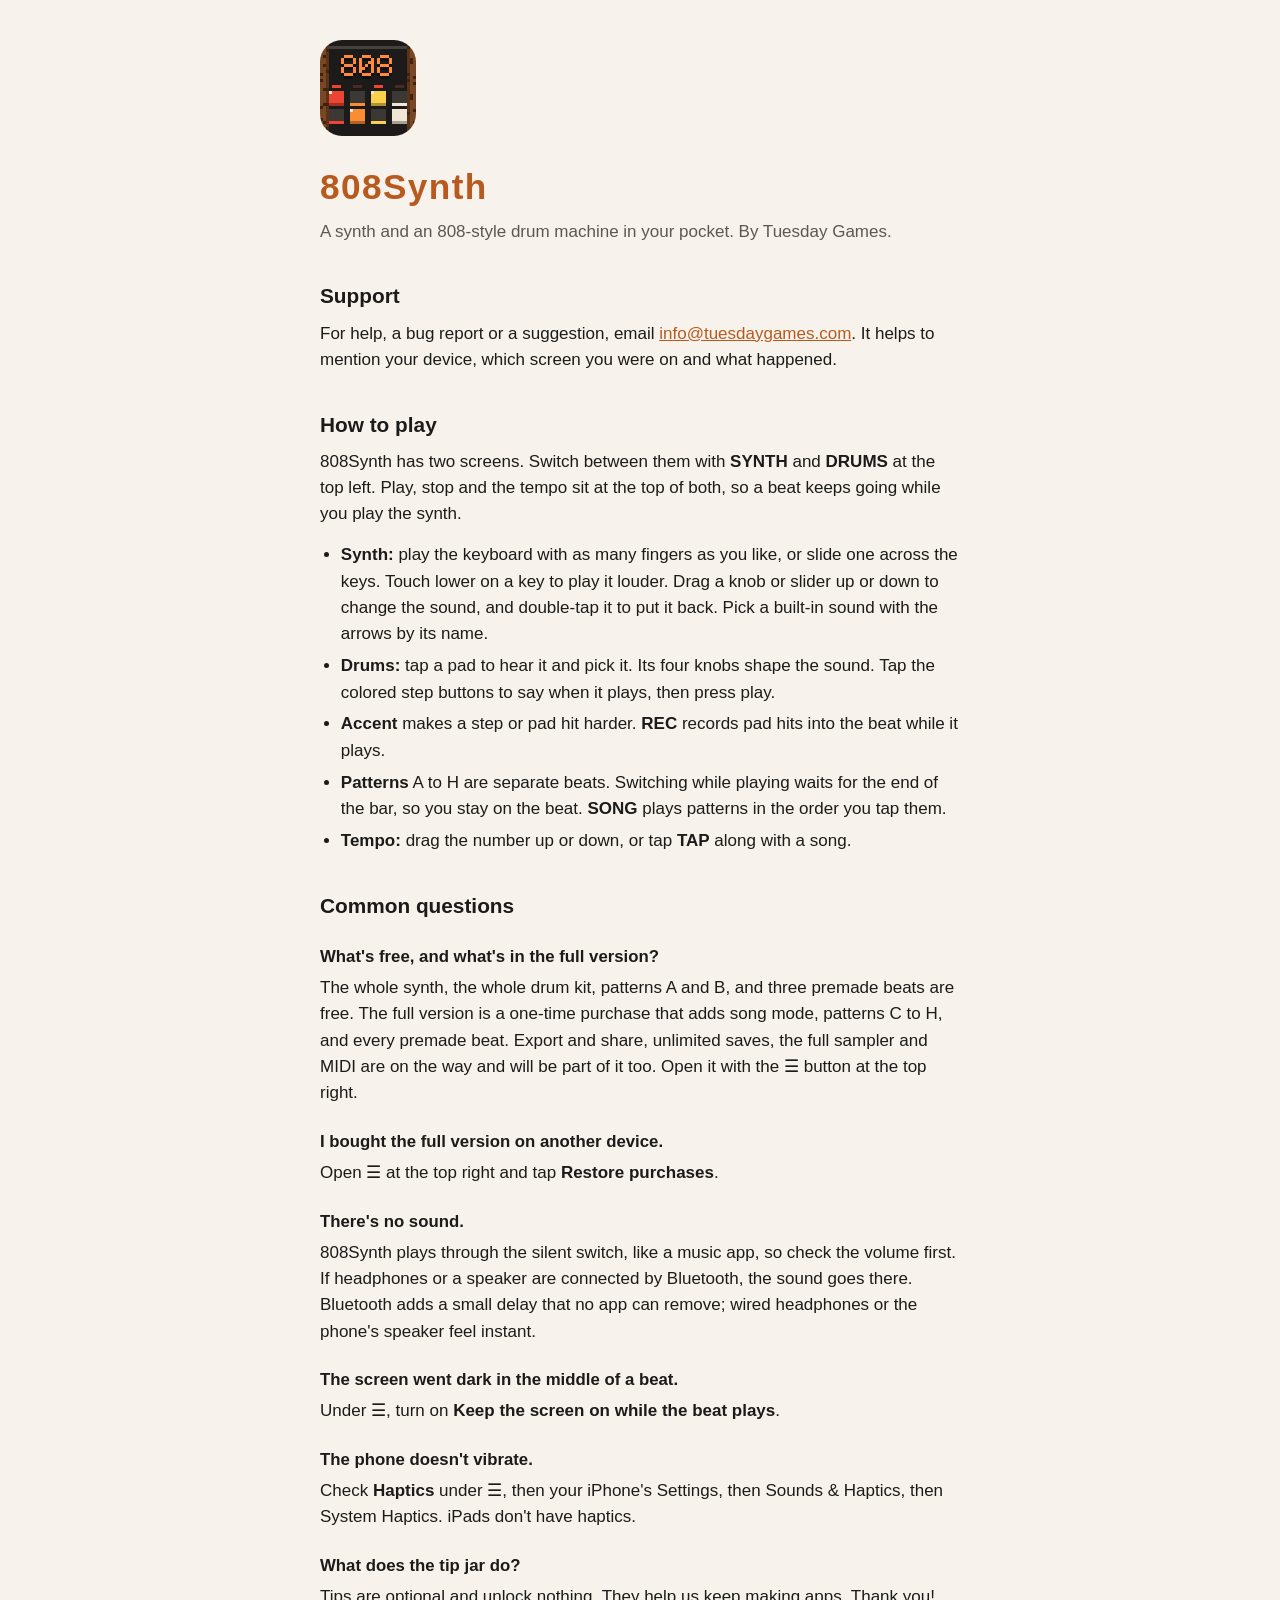
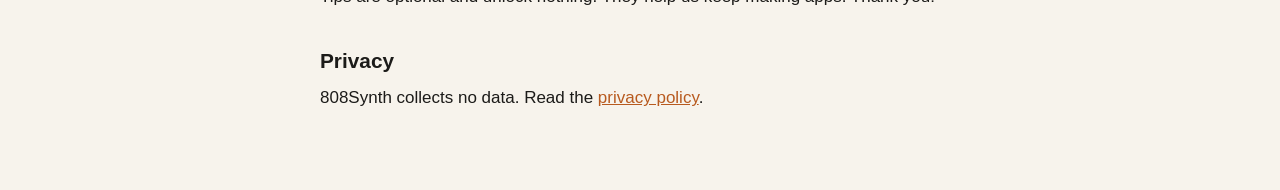
==== docs/index.html @ 2080fbd3 "Add store, More menu, 8-bit tip jar and icon, privacy pages Store (same design as Sevens, Skate and " ====
<!doctype html>
<html lang="en">
<head>
<meta charset="utf-8">
<meta name="viewport" content="width=device-width, initial-scale=1">
<title>808Synth: Support</title>
<link rel="stylesheet" href="style.css">
</head>
<body>
<main>
  <img class="icon" src="icon.png" alt="">
  <h1>808Synth</h1>
  <p class="date">A synth and an 808-style drum machine in your pocket. By Tuesday Games.</p>

  <h2>Support</h2>
  <p>For help, a bug report or a suggestion, email <a href="mailto:info@tuesdaygames.com">info@tuesdaygames.com</a>. It helps to mention your device, which screen you were on and what happened.</p>

  <h2>How to play</h2>
  <p>808Synth has two screens. Switch between them with <strong>SYNTH</strong> and <strong>DRUMS</strong> at the top left. Play, stop and the tempo sit at the top of both, so a beat keeps going while you play the synth.</p>
  <ul>
    <li><strong>Synth:</strong> play the keyboard with as many fingers as you like, or slide one across the keys. Touch lower on a key to play it louder. Drag a knob or slider up or down to change the sound, and double-tap it to put it back. Pick a built-in sound with the arrows by its name.</li>
    <li><strong>Drums:</strong> tap a pad to hear it and pick it. Its four knobs shape the sound. Tap the colored step buttons to say when it plays, then press play.</li>
    <li><strong>Accent</strong> makes a step or pad hit harder. <strong>REC</strong> records pad hits into the beat while it plays.</li>
    <li><strong>Patterns</strong> A to H are separate beats. Switching while playing waits for the end of the bar, so you stay on the beat. <strong>SONG</strong> plays patterns in the order you tap them.</li>
    <li><strong>Tempo:</strong> drag the number up or down, or tap <strong>TAP</strong> along with a song.</li>
  </ul>

  <h2>Common questions</h2>

  <h3>What's free, and what's in the full version?</h3>
  <p>The whole synth, the whole drum kit, patterns A and B, and three premade beats are free. The full version is a one-time purchase that adds song mode, patterns C to H, and every premade beat. Export and share, unlimited saves, the full sampler and MIDI are on the way and will be part of it too. Open it with the ☰ button at the top right.</p>

  <h3>I bought the full version on another device.</h3>
  <p>Open ☰ at the top right and tap <strong>Restore purchases</strong>.</p>

  <h3>There's no sound.</h3>
  <p>808Synth plays through the silent switch, like a music app, so check the volume first. If headphones or a speaker are connected by Bluetooth, the sound goes there. Bluetooth adds a small delay that no app can remove; wired headphones or the phone's speaker feel instant.</p>

  <h3>The screen went dark in the middle of a beat.</h3>
  <p>Under ☰, turn on <strong>Keep the screen on while the beat plays</strong>.</p>

  <h3>The phone doesn't vibrate.</h3>
  <p>Check <strong>Haptics</strong> under ☰, then your iPhone's Settings, then Sounds &amp; Haptics, then System Haptics. iPads don't have haptics.</p>

  <h3>What does the tip jar do?</h3>
  <p>Tips are optional and unlock nothing. They help us keep making apps. Thank you!</p>

  <h2>Privacy</h2>
  <p>808Synth collects no data. Read the <a href="privacy.html">privacy policy</a>.</p>
</main>
</body>
</html>
---- docs/style.css ----
/* 808Synth support and privacy pages. Same layout as Skate's, in the app's
   colors: dark panel, cream text, orange accent. */
:root {
  --accent: #b85a1f;
  --text: #1c1b19;
  --muted: #5e574f;
  --bg: #f7f3ec;
}

@media (prefers-color-scheme: dark) {
  :root {
    --accent: #ff8a3d;
    --text: #f0e6d4;
    --muted: #b8ae9c;
    --bg: #1c1b19;
  }
}

body {
  margin: 0;
  background: var(--bg);
  color: var(--text);
  font: 17px/1.55 -apple-system, BlinkMacSystemFont, "Avenir Next", "Segoe UI", sans-serif;
}

main {
  max-width: 40rem;
  margin: 0 auto;
  padding: 2.5rem 1rem 4rem;
}

h1 {
  margin: 0 0 0.25rem;
  font-size: 2.2rem;
  letter-spacing: 0.04em;
  color: var(--accent);
}

h2 {
  margin: 2.2rem 0 0.5rem;
  font-size: 1.3rem;
}

h3 {
  margin: 1.4rem 0 0.3rem;
  font-size: 1.05rem;
}

p,
ul {
  margin: 0 0 0.9rem;
}

ul {
  padding-left: 1.3rem;
}

li {
  margin-bottom: 0.35rem;
}

a {
  color: var(--accent);
}

.date,
.back {
  color: var(--muted);
}

.back {
  margin-bottom: 1.5rem;
}

.icon {
  width: 96px;
  height: 96px;
  border-radius: 22px;
  image-rendering: pixelated;
  margin-bottom: 1rem;
}
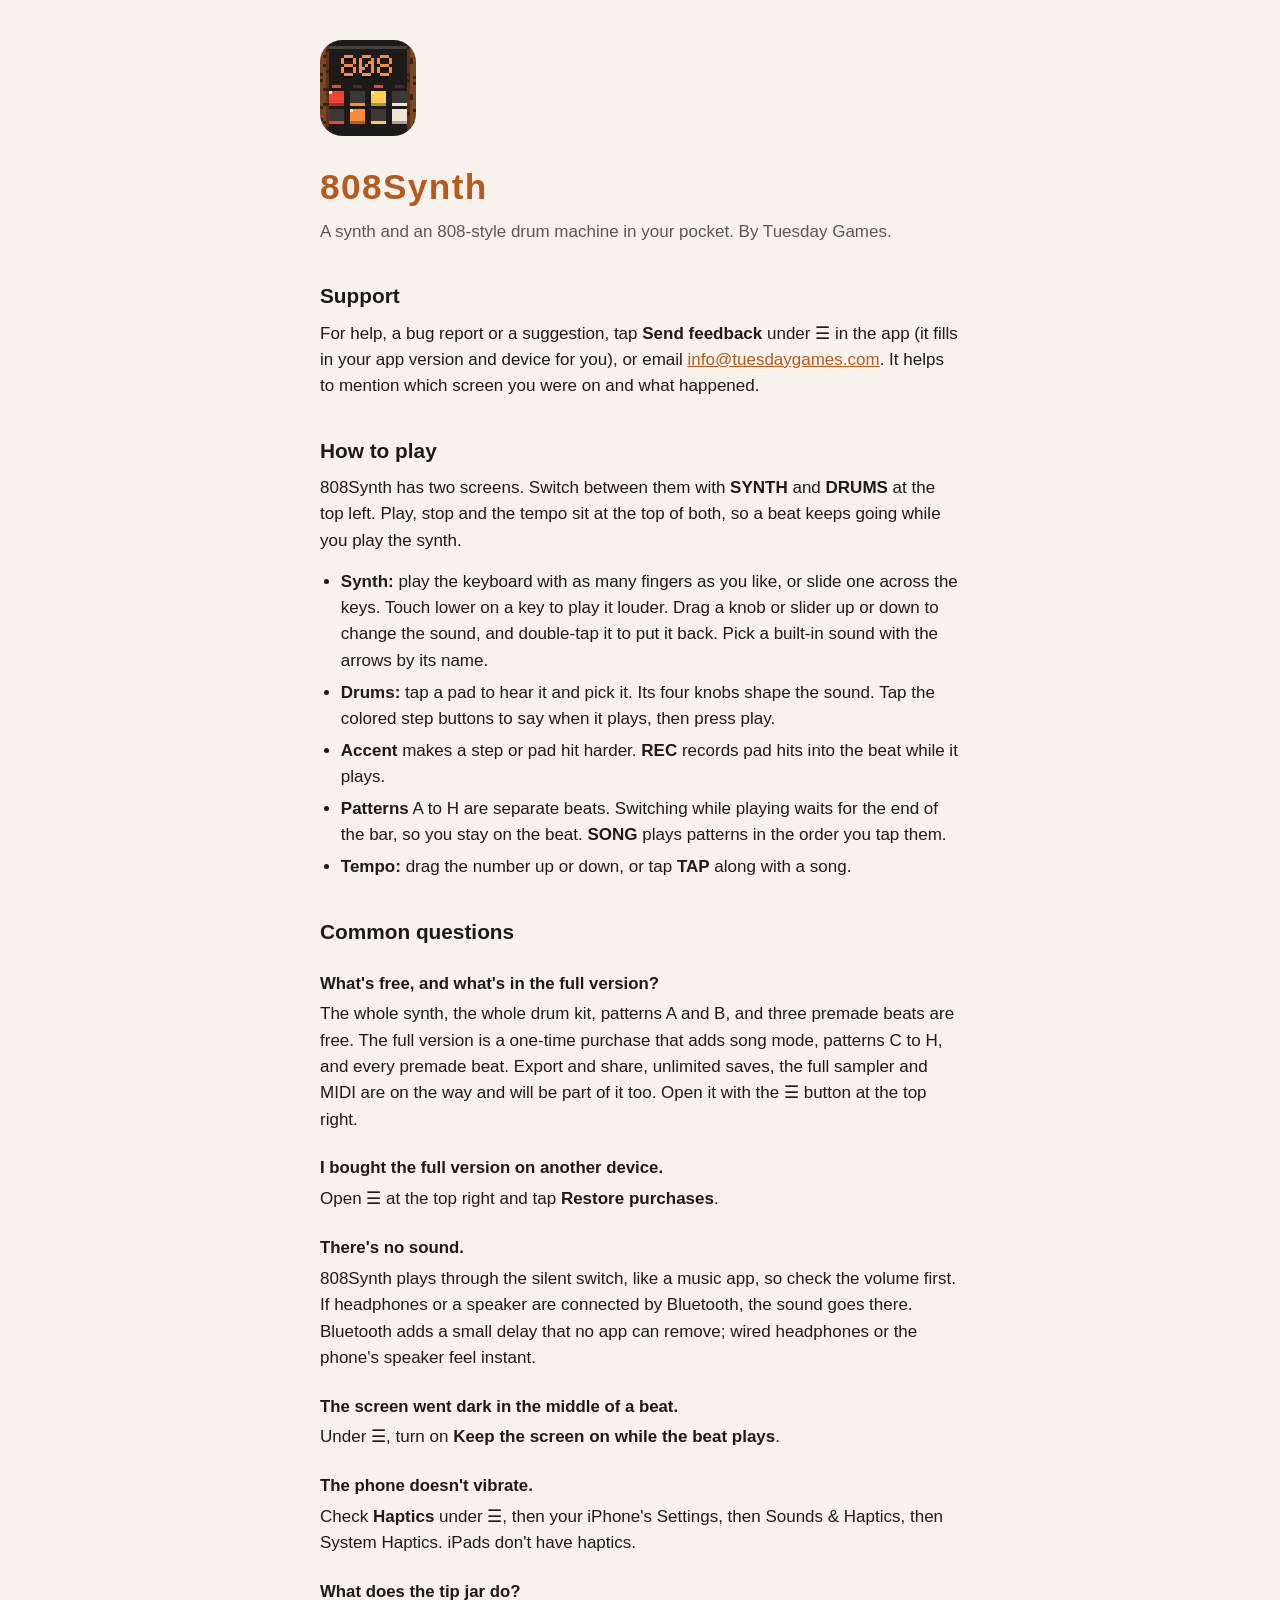
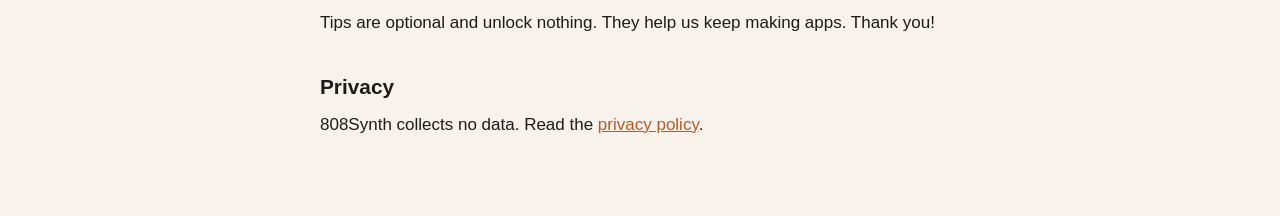
==== commit ce1f5973: "Add a Send feedback button to the More sheet "Send feedback" opens an email to info@tuesdaygames.com" ====
--- a/docs/index.html
+++ b/docs/index.html
@@ -13,7 +13,7 @@
   <p class="date">A synth and an 808-style drum machine in your pocket. By Tuesday Games.</p>
 
   <h2>Support</h2>
-  <p>For help, a bug report or a suggestion, email <a href="mailto:info@tuesdaygames.com">info@tuesdaygames.com</a>. It helps to mention your device, which screen you were on and what happened.</p>
+  <p>For help, a bug report or a suggestion, tap <strong>Send feedback</strong> under ☰ in the app (it fills in your app version and device for you), or email <a href="mailto:info@tuesdaygames.com">info@tuesdaygames.com</a>. It helps to mention which screen you were on and what happened.</p>
 
   <h2>How to play</h2>
   <p>808Synth has two screens. Switch between them with <strong>SYNTH</strong> and <strong>DRUMS</strong> at the top left. Play, stop and the tempo sit at the top of both, so a beat keeps going while you play the synth.</p>
